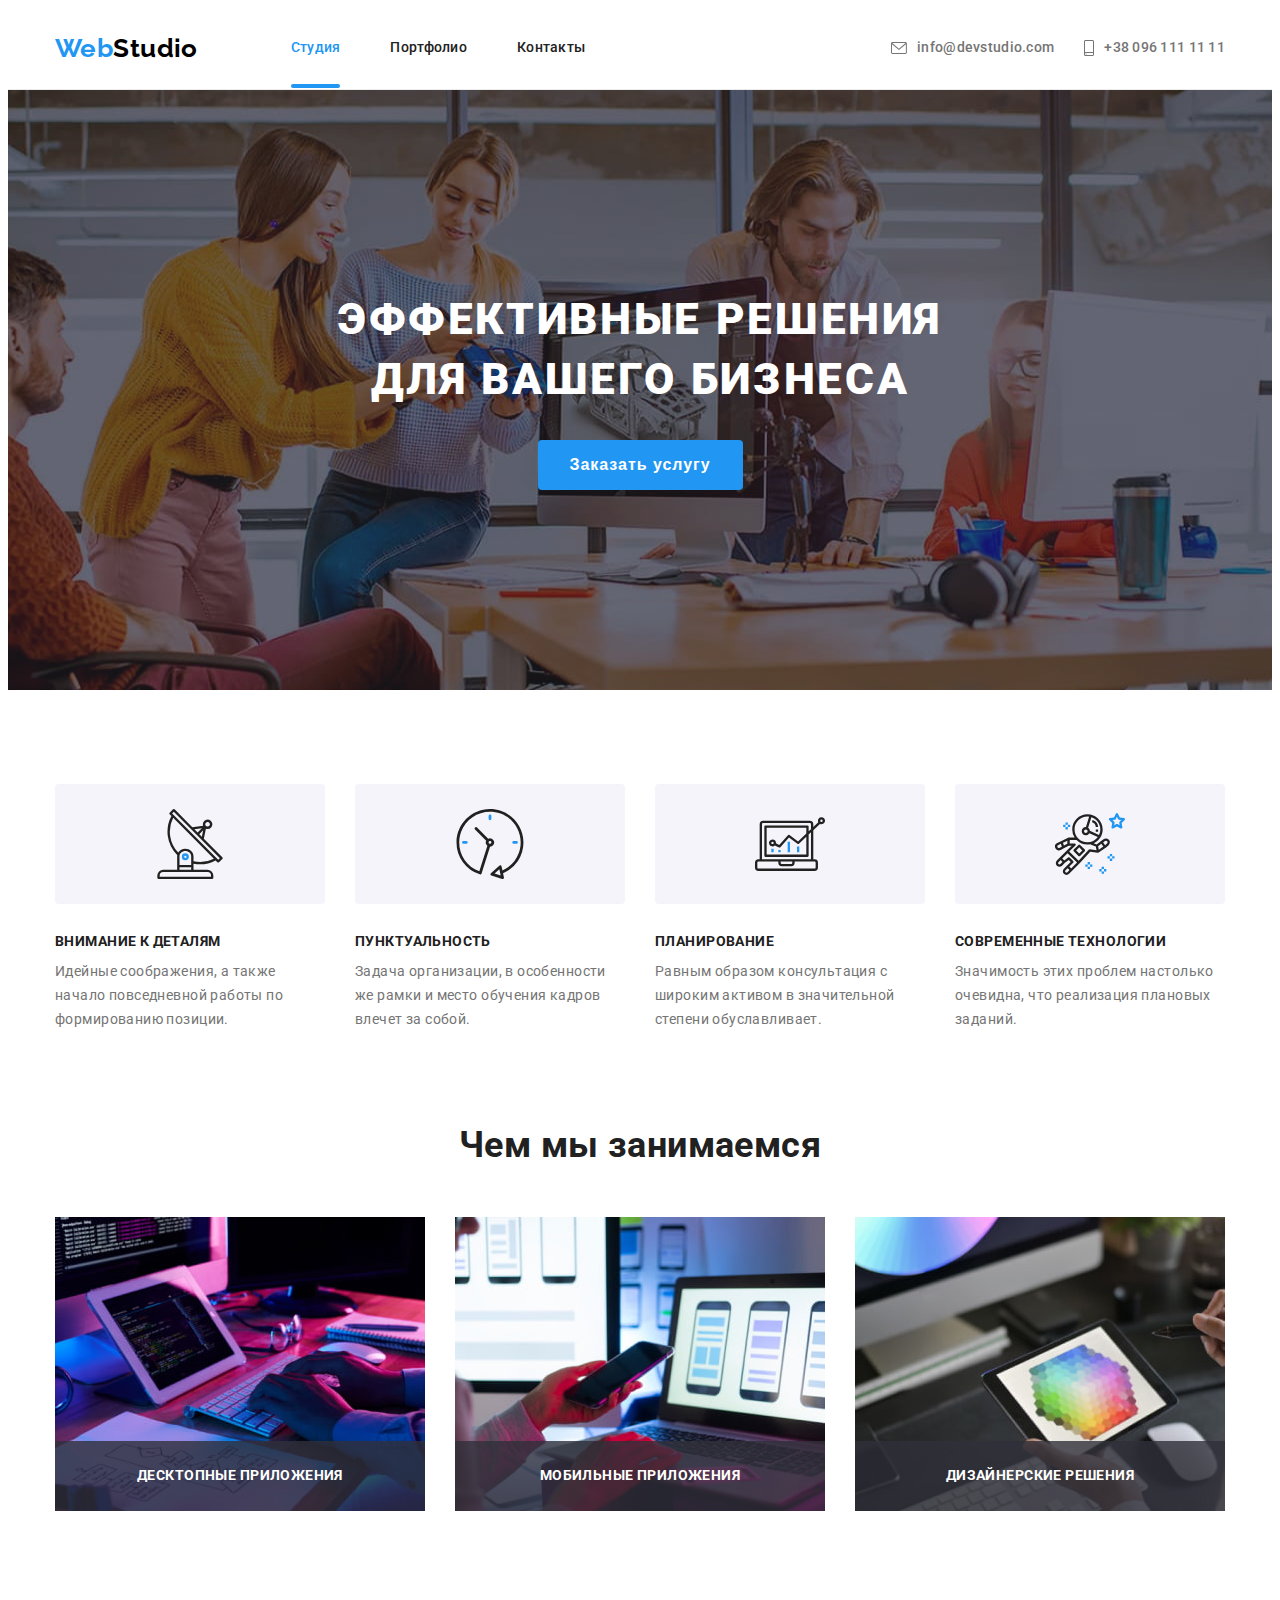
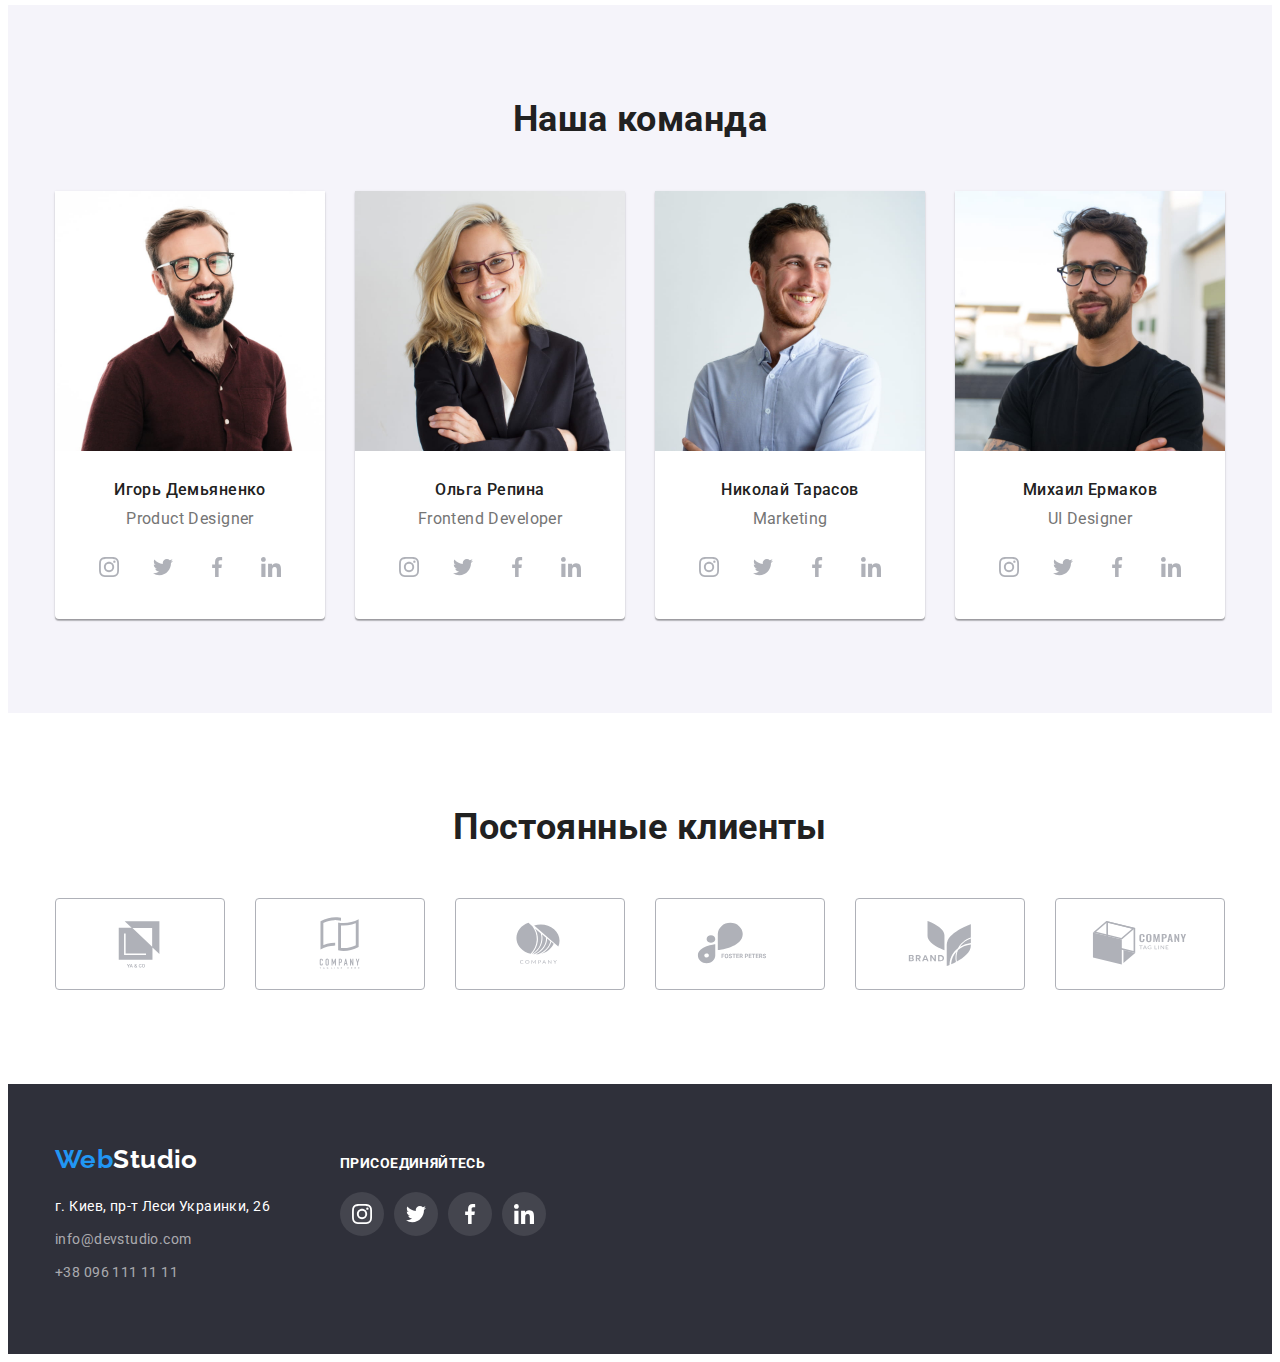
==== index.html @ 0b378244 "Adds files from previous homework" ====
<!DOCTYPE html>
<html lang="ru">
  <head>
    <meta charset="UTF-8" />
    <meta http-equiv="X-UA-Compatible" content="IE=edge" />
    <meta name="viewport" content="width=device-width, initial-scale=1.0" />
    <link rel="preconnect" href="https://fonts.googleapis.com" />
    <link rel="preconnect" href="https://fonts.gstatic.com" crossorigin />
    <link
      href="https://fonts.googleapis.com/css2?family=Raleway:wght@700&family=Roboto:wght@400;500;700;900&display=swap"
      rel="stylesheet"
    />
    <link
      rel="stylesheet"
      href="https://cdnjs.cloudflare.com/ajax/libs/modern-normalize/1.1.0/modern-normalize.min.css"
      integrity="sha512-wpPYUAdjBVSE4KJnH1VR1HeZfpl1ub8YT/NKx4PuQ5NmX2tKuGu6U/JRp5y+Y8XG2tV+wKQpNHVUX03MfMFn9Q=="
      crossorigin="anonymous"
      referrerpolicy="no-referrer"
    />
    <link rel="stylesheet" href="./css/styles.css" />
    <title>Document</title>
  </head>

  <body>
    <header class="header">
      <div class="container">
        <!-- Navigation -->
        <nav class="main-nav">
          <a href="./index.html" lang="en" class="logo">
            Web<span class="logo-header">Studio</span>
          </a>

          <ul class="site-nav">
            <li class="item-nav">
              <a href="./index.html" class="link-nav link current">Студия</a>
            </li>
            <li class="item-nav">
              <a href="./portfolio.html" class="link-nav link">Портфолио</a>
            </li>
            <li class="item-nav"><a href="" class="link-nav link">Контакты</a></li>
          </ul>
        </nav>

        <!-- Contacts -->
        <ul class="contacts">
          <li class="item-contacts">
            <a href="mailto:info@devstudio.com" class="link-contacts link">
              <svg class="icon-envelope">
                <use href="./images/sprite.svg#icon-envelope"></use>
              </svg>
              info@devstudio.com
            </a>
          </li>
          <li class="item-contacts">
            <a href="tel:+380961111111" class="link-contacts link">
              <svg class="icon-smartphone">
                <use href="./images/sprite.svg#icon-smartphone"></use>
              </svg>
              +38 096 111 11 11
            </a>
          </li>
        </ul>
      </div>
    </header>

    <main>
      <!-- Hero -->
      <section class="hero hero-bg">
        <div class="container">
          <h1 class="text-hero">
            Эффективные решения <br />
            для вашего бизнеса
          </h1>
          <button type="button" class="button-hero" data-modal-open>Заказать услугу</button>
          <div class="backdrop is-hidden" data-modal>
            <div class="modal-win">
              <button class="close-btn button" type="button" data-modal-close>
                <svg class="icon-close" width="11px" height="11px">
                  <use href="./images/sprite.svg#icon-close"></use>
                </svg>
              </button>
            </div>
          </div>
        </div>
      </section>

      <!-- Company features -->
      <section class="section feature-section">
        <div class="container">
          <h2 class="visually-hidden">Особенности компании</h2>
          <ul class="feature-list">
            <li class="item-features">
              <div class="icon-features">
                <svg width="70px" height="70px">
                  <use href="./images/sprite.svg#icon-antenna"></use>
                </svg>
              </div>

              <h3 class="subtitle-features">Внимание к деталям</h3>
              <p class="text-features">
                Идейные соображения, а также начало повседневной работы по формированию позиции.
              </p>
            </li>
            <li class="item-features">
              <div class="icon-features">
                <svg width="70px" height="70px">
                  <use href="./images/sprite.svg#icon-clock"></use>
                </svg>
              </div>

              <h3 class="subtitle-features">Пунктуальность</h3>
              <p class="text-features">
                Задача организации, в особенности же рамки и место обучения кадров влечет за собой.
              </p>
            </li>
            <li class="item-features">
              <div class="icon-features">
                <svg width="70px" height="70px">
                  <use href="./images/sprite.svg#icon-diagram"></use>
                </svg>
              </div>

              <h3 class="subtitle-features">Планирование</h3>
              <p class="text-features">
                Равным образом консультация с широким активом в значительной степени обуславливает.
              </p>
            </li>
            <li class="item-features">
              <div class="icon-features">
                <svg width="70px" height="70px">
                  <use href="./images/sprite.svg#icon-astronaut"></use>
                </svg>
              </div>

              <h3 class="subtitle-features">Современные технологии</h3>
              <p class="text-features">
                Значимость этих проблем настолько очевидна, что реализация плановых заданий.
              </p>
            </li>
          </ul>
        </div>
      </section>

      <!-- Company activity -->
      <section class="section">
        <div class="container">
          <h2 class="title-activity">Чем мы занимаемся</h2>
          <ul class="activity-list">
            <li class="activity-item">
              <div class="activity-thumb">
                <img
                  src="./images/coding.jpg"
                  alt="Человек набирает код на клавиатуре"
                  width="370"
                  class="img"
                />
                <div class="desc-activity">
                  <p class="text-activity">Десктопные приложения</p>
                </div>
              </div>
            </li>
            <li class="activity-item">
              <div class="activity-thumb">
                <img
                  src="./images/layout-for-phone.jpg"
                  alt="Человек сравнивает макеты сайта для телефона"
                  width="370"
                  class="img"
                />
                <div class="desc-activity">
                  <p class="text-activity">Мобильные приложения</p>
                </div>
              </div>
            </li>
            <li class="activity-item">
              <div class="activity-thumb">
                <img
                  src="./images/color-selection.jpg"
                  alt="Человек выбирает цветовую палитру на планшете"
                  width="370"
                  class="img"
                />
                <div class="desc-activity">
                  <p class="text-activity">Дизайнерские решения</p>
                </div>
              </div>
            </li>
          </ul>
        </div>
      </section>

      <!-- Team -->
      <section class="team section">
        <div class="container">
          <h2 class="title-team">Наша команда</h2>
          <ul class="team-list">
            <li class="team-item">
              <img
                src="./images/igor-demianenko.jpg"
                alt="Улыбающийся темноволосый мужчина с бородой и в очках"
                width="270"
                class="img"
              />
              <div class="desc-team">
                <h3 class="subtitle-team">Игорь Демьяненко</h3>
                <p class="occupation">Product Designer</p>
                <ul class="icon-list">
                  <li class="desc-item">
                    <a class="button-link button icon" href="">
                      <svg class="icon-social" width="20px" height="20px">
                        <use href="./images/sprite.svg#icon-instagram"></use>
                      </svg>
                    </a>
                  </li>
                  <li class="desc-item">
                    <a class="button-link button icon" href="">
                      <svg class="icon-social" width="20px" height="20px">
                        <use href="./images/sprite.svg#icon-twitter"></use>
                      </svg>
                    </a>
                  </li>
                  <li class="desc-item">
                    <a class="button-link button icon" href="">
                      <svg class="icon-social" width="20px" height="20px">
                        <use href="./images/sprite.svg#icon-facebook"></use>
                      </svg>
                    </a>
                  </li>
                  <li class="desc-item">
                    <a class="button-link button icon" href="">
                      <svg class="icon-social" width="20px" height="20px">
                        <use href="./images/sprite.svg#icon-linkedin"></use>
                      </svg>
                    </a>
                  </li>
                </ul>
              </div>
            </li>
            <li class="team-item">
              <img
                src="./images/olga-repina.jpg"
                alt="Улыбающаяся светловолосая женщина в очках"
                width="270"
                class="img"
              />
              <div class="desc-team">
                <h3 class="subtitle-team">Ольга Репина</h3>
                <p class="occupation">Frontend Developer</p>
                <ul class="icon-list">
                  <li class="desc-item">
                    <a class="button-link button icon" href="">
                      <svg class="icon-social" width="20px" height="20px">
                        <use href="./images/sprite.svg#icon-instagram"></use>
                      </svg>
                    </a>
                  </li>
                  <li class="desc-item">
                    <a class="button-link button icon" href="">
                      <svg class="icon-social" width="20px" height="20px">
                        <use href="./images/sprite.svg#icon-twitter"></use>
                      </svg>
                    </a>
                  </li>
                  <li class="desc-item">
                    <a class="button-link button icon" href="">
                      <svg class="icon-social" width="20px" height="20px">
                        <use href="./images/sprite.svg#icon-facebook"></use>
                      </svg>
                    </a>
                  </li>
                  <li class="desc-item">
                    <a class="button-link button icon" href="">
                      <svg class="icon-social" width="20px" height="20px">
                        <use href="./images/sprite.svg#icon-linkedin"></use>
                      </svg>
                    </a>
                  </li>
                </ul>
              </div>
            </li>
            <li class="team-item">
              <img
                src="./images/nikolay-tarasov.jpg"
                alt="Улыбающийся русый мужчина с бородой и в рубашке"
                width="270"
                class="img"
              />
              <div class="desc-team">
                <h3 class="subtitle-team">Николай Тарасов</h3>
                <p class="occupation">Marketing</p>
                <ul class="icon-list">
                  <li class="desc-item">
                    <a class="button-link button icon" href="">
                      <svg class="icon-social" width="20px" height="20px">
                        <use href="./images/sprite.svg#icon-instagram"></use>
                      </svg>
                    </a>
                  </li>
                  <li class="desc-item">
                    <a class="button-link button icon" href="">
                      <svg class="icon-social" width="20px" height="20px">
                        <use href="./images/sprite.svg#icon-twitter"></use>
                      </svg>
                    </a>
                  </li>
                  <li class="desc-item">
                    <a class="button-link button icon" href="">
                      <svg class="icon-social" width="20px" height="20px">
                        <use href="./images/sprite.svg#icon-facebook"></use>
                      </svg>
                    </a>
                  </li>
                  <li class="desc-item">
                    <a class="button-link button icon" href="">
                      <svg class="icon-social" width="20px" height="20px">
                        <use href="./images/sprite.svg#icon-linkedin"></use>
                      </svg>
                    </a>
                  </li>
                </ul>
              </div>
            </li>
            <li class="team-item">
              <img
                src="./images/mikhail-ermakov.jpg"
                alt="Улыбающийся темноволосый мужчина с бородой и в очках"
                width="270"
                class="img"
              />
              <div class="desc-team">
                <h3 class="subtitle-team">Михаил Ермаков</h3>
                <p class="occupation">UI Designer</p>
                <ul class="icon-list">
                  <li class="desc-item">
                    <a class="button-link button icon" href="">
                      <svg class="icon-social" width="20px" height="20px">
                        <use href="./images/sprite.svg#icon-instagram"></use>
                      </svg>
                    </a>
                  </li>
                  <li class="desc-item">
                    <a class="button-link button icon" href="">
                      <svg class="icon-social" width="20px" height="20px">
                        <use href="./images/sprite.svg#icon-twitter"></use>
                      </svg>
                    </a>
                  </li>
                  <li class="desc-item">
                    <a class="button-link button icon" href="">
                      <svg class="icon-social" width="20px" height="20px">
                        <use href="./images/sprite.svg#icon-facebook"></use>
                      </svg>
                    </a>
                  </li>
                  <li class="desc-item">
                    <a class="button-link button icon" href="">
                      <svg class="icon-social" width="20px" height="20px">
                        <use href="./images/sprite.svg#icon-linkedin"></use>
                      </svg>
                    </a>
                  </li>
                </ul>
              </div>
            </li>
          </ul>
        </div>
      </section>

      <section class="clients section">
        <div class="container">
          <h2 class="clients-header">Постоянные клиенты</h2>
          <ul class="clients-list">
            <li class="clients-item">
              <a class="clients-link icon" href="">
                <svg class="icon-clients" width="106px" height="60px">
                  <use href="./images/sprite.svg#icon-client-1"></use>
                </svg>
              </a>
            </li>
            <li class="clients-item">
              <a class="clients-link" href="">
                <svg class="icon-clients" width="106px" height="60px">
                  <use href="./images/sprite.svg#icon-client-2"></use>
                </svg>
              </a>
            </li>
            <li class="clients-item">
              <a class="clients-link" href="">
                <svg class="icon-clients" width="106px" height="60px">
                  <use href="./images/sprite.svg#icon-client-3"></use>
                </svg>
              </a>
            </li>

            <li class="clients-item">
              <a class="clients-link" href="">
                <svg class="icon-clients" width="106px" height="60px">
                  <use href="./images/sprite.svg#icon-client-4"></use>
                </svg>
              </a>
            </li>
            <li class="clients-item icon">
              <a class="clients-link" href="">
                <svg class="icon-clients" width="106px" height="60px">
                  <use href="./images/sprite.svg#icon-client-5"></use>
                </svg>
              </a>
            </li>
            <li class="clients-item">
              <a class="clients-link" href="">
                <svg class="icon-clients" width="106px" height="60px">
                  <use href="./images/sprite.svg#icon-client-6"></use>
                </svg>
              </a>
            </li>
          </ul>
        </div>
      </section>
    </main>

    <!-- Footer -->
    <footer class="footer">
      <div class="container container-footer">
        <section class="address-section">
          <h2 class="visually-hidden">Контактные данные</h2>
          <a href="./index.html" lang="en" class="logo">
            Web<span class="logo-footer">Studio</span>
          </a>
          <address class="footer-address">
            <p class="text-footer">г. Киев, пр-т Леси Украинки, 26</p>
            <a href="mailto:info@devstudio.com" class="link-footer link"> info@devstudio.com </a>
            <a href="tel:+380961111111" class="link-footer link"> +38 096 111 11 11 </a>
          </address>
        </section>
        <section class="join-section">
          <h2 class="visually-hidden">Социальные сети</h2>
          <b class="join-caption">ПРИСОЕДИНЯЙТЕСЬ</b>
          <ul class="icon-list">
            <li class="desc-item">
              <a class="button-link button icon" href="">
                <svg class="icon-social" width="20px" height="20px">
                  <use href="./images/sprite.svg#icon-instagram"></use>
                </svg>
              </a>
            </li>
            <li class="desc-item">
              <a class="button-link button icon" href="">
                <svg class="icon-social" width="20px" height="20px">
                  <use href="./images/sprite.svg#icon-twitter"></use>
                </svg>
              </a>
            </li>
            <li class="desc-item">
              <a class="button-link button icon" href="">
                <svg class="icon-social" width="20px" height="20px">
                  <use href="./images/sprite.svg#icon-facebook"></use>
                </svg>
              </a>
            </li>
            <li class="desc-item">
              <a class="button-link button icon" href="">
                <svg class="icon-social" width="20px" height="20px">
                  <use href="./images/sprite.svg#icon-linkedin"></use>
                </svg>
              </a>
            </li>
          </ul>
        </section>
      </div>
    </footer>
    <script src="./js/modal.js"></script>
  </body>
</html>
---- css/styles.css ----
html {
  box-sizing: border-box;
}

*,
*::after,
*::before {
  box-sizing: inherit;
}

/* Utilities */
h1,
h2,
h3,
h4,
h5,
h6 {
  margin-top: 0;
}

p {
  margin: 0;
}

a {
  text-decoration: none;
}

img {
  display: block;
  max-width: 100%;
  height: auto;
}

.section {
  padding-top: 94px;
  padding-bottom: 94px;
}

.visually-hidden {
  position: absolute;
  width: 1px;
  height: 1px;
  margin: -1px;
  border: 0;
  padding: 0;

  white-space: nowrap;
  clip-path: inset(100%);
  clip: rect(0 0 0 0);
  overflow: hidden;
}

.container {
  width: 1200px;
  padding: 0 15px;
  margin-right: auto;
  margin-left: auto;
}

/* Variables */
:root {
  /* Colors */
  --primary-text-color: #212121;
  --secondary-text-color: #757575;

  --accent-color: #2196f3;
  --white-text-color: #ffffff;

  --logo-text-color: #000000;
  --hero-text-color: #ffffff;
  --footer-text-color: #ffffff99;

  --primary-background-color: #ffffff;
  --secondary-background-color: #f5f4fa;
  --accent-background-color: #2f303a;

  --icon-primary-color: #afb1b8;
  --icon-secondary-color: #ffffff;
  --icon-footer-color: rgba(255, 255, 255, 0.1);

  --transparent: 0;

  --activity-overlay-color: rgba(47, 48, 58, 0.8);
  --portfolio-overlay-color: rgba(33, 150, 243, 0.9);

  --backdrop-color: rgba(0, 0, 0, 0.2);

  /* Others */
  --timing-function: cubic-bezier(0.4, 0, 0.2, 1);
}

/* ----------------------------------------------------- */
/* Body */
body {
  background-color: var(--primary-background-color);
  color: var(--primary-text-color);
  font-family: 'Roboto', sans-serif;
  font-style: normal;
  font-weight: 400;
  font-size: 14px;
  line-height: 1.14;
  letter-spacing: 0.03em;
}

.link {
  transition: color 250ms var(--timing-function);
  text-decoration: none;
}

.icon {
  transition: background-color 250ms var(--timing-function), fill 250ms var(--timing-function);
}

button {
  cursor: pointer;
  border-color: transparent;
  transition: background-color 250ms var(--timing-function), color 250ms var(--timing-function);
}

/* ----------------------------------------------------- */
/* Logo */
.logo {
  padding: 25px 0;

  color: var(--accent-color);
  font-family: 'Raleway', sans-serif;
  font-weight: 700;
  font-size: 26px;
  line-height: 1.19;
  text-decoration: none;
}

.logo-header {
  color: var(--logo-text-color);
}

.logo-footer {
  color: var(--white-text-color);
}

/* Navigation */

.header {
  border-bottom: 1px solid #ececec;
}

.header .container {
  display: flex;
  align-items: center;
}

.main-nav {
  display: flex;
  align-items: center;
}

.site-nav {
  display: flex;
  padding-left: 93px;
  margin-top: 0;
  margin-bottom: 0;
}

.site-nav,
.contacts {
  list-style: none;
  font-weight: 500;
  letter-spacing: 0.02em;
}

.contacts {
  display: flex;
  margin: 0;
  margin-left: auto;
}

.link-portfolio {
  color: var(--primary-text-color);
}

.item-nav {
  position: relative;
}
.item-nav:not(:first-child) {
  margin-left: 50px;
}

.item-nav .current {
  color: var(--accent-color);
}

.item-nav .current::after {
  position: absolute;
  display: block;
  left: 0;
  bottom: 0;
  content: '';
  width: 100%;
  background-color: var(--accent-color);
  height: 4px;
  border-radius: 2px;
}

.link-nav {
  display: block;
  padding-top: 32px;
  padding-bottom: 32px;

  color: var(--primary-text-color);
}

.icon-envelope,
.icon-smartphone {
  margin-right: 10px;
  fill: currentColor;
}

.icon-envelope {
  width: 16px;
  height: 12px;
}

.icon-smartphone {
  width: 10px;
  height: 16px;
}

.icon-envelope:hover,
.icon-smartphone:hover,
.icon-envelope:focus,
.icon-smartphone:focus {
  fill: var(--accent-color);
}

.item-contacts:not(:first-child) {
  margin-left: 30px;
}

.link-contacts {
  display: flex;
  align-items: center;
  justify-content: center;

  color: var(--secondary-text-color);
}

.link-nav:hover,
.link-nav:focus,
.link-contacts:hover,
.link-contacts:focus,
.link-footer:hover,
.link-footer:focus {
  color: var(--accent-color);
}

/* ----------------------------------------------------- */
/* Main. Hero */
.hero {
  text-align: center;
  width: 100%;
  padding: 200px 0;
  margin-right: auto;
  margin-left: auto;
  background-color: var(--accent-background-color);
  background-size: cover;
  background-position: center;
  background-repeat: no-repeat;
  background-image: linear-gradient(rgba(47, 48, 58, 0.4), rgba(47, 48, 58, 0.4)),
    url(../images/bg-image.jpg);
}

.text-hero {
  margin-bottom: 30px;
  text-align: center;

  color: var(--hero-text-color);
  font-size: 44px;
  font-weight: 900;
  line-height: 1.36;
  letter-spacing: 0.06em;
  text-transform: uppercase;
}

.button-hero {
  display: inline-block;
  min-width: 200px;
  padding: 10px 32px;
  border-radius: 4px;
  border: none;
  text-align: center;

  background-color: var(--accent-color);
  color: var(--white-text-color);

  font-weight: 700;
  font-size: 16px;
  line-height: 1.88;
  letter-spacing: 0.06em;
}

.backdrop {
  position: fixed;
  top: 0;
  left: 0;
  width: 100%;
  height: 100%;
  background-color: var(--backdrop-color);
  z-index: 1;

  opacity: 1;
  transition: opacity 250ms var(--timing-function);
}

.backdrop.is-hidden {
  opacity: 0;
  pointer-events: none;
}

.backdrop.is-hidden .modal-win {
  transform: translate(-50%, -50%) scale(0.9);
}

.modal-win {
  position: absolute;
  min-width: 528px;
  min-height: 581px;
  left: 50%;
  top: 50%;

  background-color: var(--primary-background-color);
  box-shadow: 0px 1px 3px rgba(0, 0, 0, 0.12), 0px 1px 1px rgba(0, 0, 0, 0.14),
    0px 2px 1px rgba(0, 0, 0, 0.2);
  border-radius: 4px;

  transform: translate(-50%, -50%) scale(1);
  transition: transform 250ms var(--timing-function);
}

.close-btn {
  position: absolute;
  width: 30px;
  height: 30px;
  right: 8px;
  top: 8px;

  display: flex;
  justify-content: center;
  align-items: center;

  background-color: var(--primary-background-color);
  border: 1px solid rgba(0, 0, 0, 0.1);
  border-radius: 50%;
}

.icon-close {
  fill: currentColor;
}

/* ----------------------------------------------------- */
/* Main. Section 1. Company features */
.feature-list,
.activity-list,
.team-list,
.sorting-list,
.portfolio-list,
.icon-list,
.clients-list {
  list-style: none;
}

.feature-section {
  padding-bottom: 0;
}

.feature-list {
  display: flex;
  flex-wrap: wrap;
  padding-left: 0;
  margin: 0;
}

.item-features {
  width: calc((100% - 90px) / 4);
  margin-right: 30px;
}

.item-features:nth-child(4n) {
  margin-right: 0;
}

.icon-features {
  display: flex;
  align-items: center;
  justify-content: center;
  width: 270px;
  height: 120px;
  background-color: var(--secondary-background-color);
  border-radius: 4px;
  margin-bottom: 30px;
}

.subtitle-features {
  font-weight: 700;
  font-size: 14px;
  text-transform: uppercase;
  margin-bottom: 10px;
}

.text-features {
  color: var(--secondary-text-color);
  line-height: 1.71;
}

/* ----------------------------------------------------- */
/* Main. Section 2. Company activity */
.title-activity,
.title-team {
  font-weight: 700;
  font-size: 36px;
  line-height: 1.16;
  text-align: center;
}

.title-activity,
.title-team {
  margin-bottom: 50px;
}

.activity-list {
  display: flex;
  flex-wrap: wrap;
  padding-left: 0;
  margin: 0;
}

.activity-item {
  width: calc((100% - 60px) / 3);
  margin-left: 30px;
}

.activity-thumb {
  position: relative;
}

.desc-activity {
  position: absolute;
  left: 0;
  bottom: 0;
  width: 100%;
  height: 70px;
  background-color: var(--activity-overlay-color);
}

.text-activity {
  padding-top: 27px;
  padding-bottom: 27px;

  font-weight: 700;
  text-align: center;
  text-transform: uppercase;
  color: var(--white-text-color);
}

.activity-item:first-child {
  margin-left: 0;
}

/* ----------------------------------------------------- */
/* Main. Section 3. Team */
.team {
  background-color: var(--secondary-background-color);
}

.team-list {
  display: flex;
  flex-wrap: wrap;
  padding-left: 0;
  margin: 0;
}

.team-item {
  width: calc((100% - 90px) / 4);
  margin-left: 30px;
  text-align: center;
  background-color: var(--primary-background-color);
  box-shadow: 0px 1px 3px rgba(0, 0, 0, 0.12), 0px 1px 1px rgba(0, 0, 0, 0.14),
    0px 2px 1px rgba(0, 0, 0, 0.2);
  border-radius: 0px 0px 4px 4px;
}

.team-item:first-child {
  margin-left: 0;
}

.subtitle-team {
  margin-bottom: 10px;
}

.desc-team {
  padding-top: 30px;
  padding-bottom: 30px;
}

.icon-list {
  display: flex;
  justify-content: center;
  align-items: center;
  padding: 0;
  margin: 0;
}

.team .icon-list {
  margin-left: 32px;
  margin-right: 32px;
}

.desc-item:not(:first-child) {
  margin-left: 10px;
}

.button-link {
  display: flex;
  justify-content: center;
  align-items: center;
  width: 44px;
  height: 44px;
  border: none;
  border-radius: 50%;
  background-color: var(--transparent);
}

.button-link:hover,
.button-link:focus {
  background-color: var(--accent-color);
}

.button-link:hover .icon-social,
.button-link:focus .icon-social {
  fill: var(--icon-secondary-color);
}

.icon-social {
  fill: var(--icon-primary-color);
}

.icon-social:hover,
.icon-social:focus {
  fill: var(--icon-secondary-color);
}

.subtitle-team,
.occupation {
  font-weight: 500;
  font-size: 16px;
  line-height: 1.18;
  text-align: center;
}

.occupation {
  font-weight: 400;
  color: var(--secondary-text-color);
  margin-bottom: 16px;
}

/* ----------------------------------------------------- */
/* Main. Section 3. Clients*/

.clients-header {
  font-weight: 700;
  font-size: 36px;
  line-height: 1.16;
  text-align: center;
  color: var(--primary-text-color);
  margin-bottom: 50px;
}

.clients-list {
  display: flex;
  align-items: center;
  justify-content: center;
  padding: 0;
  margin: 0;
}

.clients-item:not(:first-child) {
  margin-left: 30px;
}

.clients-link {
  display: flex;
  align-items: center;
  justify-content: center;

  width: 170px;
  height: 92px;
  border: 1px solid var(--icon-primary-color);
  border-radius: 4px;

  transition: border-color 250ms var(--timing-function);
}

.icon-clients {
  fill: var(--icon-primary-color);
  transition: fill 250ms var(--timing-function);
}

.clients-link:hover,
.clients-link:focus {
  border-color: var(--accent-color);
}

.clients-link:hover .icon-clients,
.clients-link:focus .icon-clients {
  fill: var(--accent-color);
}

.icon-clients:hover,
.icon-clients:focus {
  fill: var(--accent-color);
}

/* ----------------------------------------------------- */
/* Portfolio. Section 1. Sorting */

.sorting-list {
  display: flex;
  flex-wrap: wrap;
  padding-left: 0;
  margin: 0;
  margin-bottom: 50px;
  justify-content: center;
  align-items: center;
}
.sorting-item {
  margin-left: 8px;
}

.sorting-item:first-child {
  margin-left: 0;
}

.sorting-button {
  display: block;
  border-radius: 4px;
  padding: 6px 22px;

  background-color: var(--secondary-background-color);
  color: var(--primary-text-color);
  font-weight: 500;
  font-size: 16px;
  line-height: 1.62;
  text-align: center;
}

.sorting-button:hover,
.sorting-button:focus {
  background-color: var(--accent-color);
  color: var(--white-text-color);
}

/* ----------------------------------------------------- */
/* Portfolio. Section 2. Work examples */

.portfolio-list {
  display: flex;
  flex-wrap: wrap;
  padding-left: 0;
  margin: 0;
}

.portfolio-item {
  width: calc((100% - 60px) / 3);
  margin-left: 30px;
  border: 1px solid #eeeeee;
  margin-bottom: 30px;
}

.portfolio-item:nth-last-child(3n) {
  margin-left: 0;
}

.portfolio-item:nth-last-child(-n + 3) {
  margin-bottom: 0;
}

.portfolio-item:hover,
.portfolio-item:focus {
  box-shadow: 0px 1px 1px rgba(0, 0, 0, 0.12), 0px 4px 4px rgba(0, 0, 0, 0.06),
    1px 4px 6px rgba(0, 0, 0, 0.16);
}

.title-portfolio {
  font-weight: 700;
  font-size: 18px;
  line-height: 2;
  letter-spacing: 0.06em;
  margin-bottom: 4px;
}

.work-type {
  color: var(--secondary-text-color);
  font-size: 16px;
  line-height: 1.88;
  margin-bottom: 0;
}

.portfolio-text {
  padding: 20px 24px;
}

.portfolio-thumb {
  position: relative;
  bottom: 0;
  left: 0;

  overflow: hidden;
}

.portfolio-overlay {
  position: absolute;
  bottom: -100%;
  left: 0;
  width: 100%;
  height: 100%;
  background-color: var(--portfolio-overlay-color);

  transition-property: transform;
  transition-timing-function: var(--timing-function);
  transition-duration: 250ms;
}

.overlay-text {
  position: absolute;
  top: 50%;
  left: 50%;
  width: 100%;
  height: 100%;

  transform: translate(-50%, -50%);

  padding: 63px 24px;
  font-size: 18px;
  line-height: 1.56;
  color: var(--white-text-color);
}

.portfolio-overlay:hover,
.portfolio-overlay:focus {
  transform: translateY(-100%);
}

.link-portfolio:hover .portfolio-overlay,
.link-portfolio:focus .portfolio-overlay {
  transform: translateY(-100%);
}

/* ----------------------------------------------------- */
/* Footer */
.container-footer {
  display: flex;
}

.footer {
  background-color: var(--accent-background-color);
  padding-top: 60px;
  padding-bottom: 60px;
}

.footer > .logo {
  display: block;
  margin-top: 0;
}

.address-section {
  padding-right: 70px;
}

.footer-address {
  margin-top: 20px;

  font-style: normal;
  line-height: 1.71;
}

.join-section {
  color: var(--white-text-color);
}

.join-caption {
  display: inline-block;
  font-weight: 700;
  font-size: 14px;
  text-transform: uppercase;

  margin-bottom: 20px;
  padding-top: 12px;
}

.footer .button-link {
  background-color: var(--icon-footer-color);
}

.footer .icon-social {
  fill: var(--icon-secondary-color);
}

.footer .button-link:hover,
.footer .button-link:focus {
  background-color: var(--accent-color);
}

.link-footer {
  display: block;
  margin-bottom: 9px;
  color: var(--footer-text-color);
}

.text-footer {
  display: block;
  margin-bottom: 9px;
  color: var(--white-text-color);
}
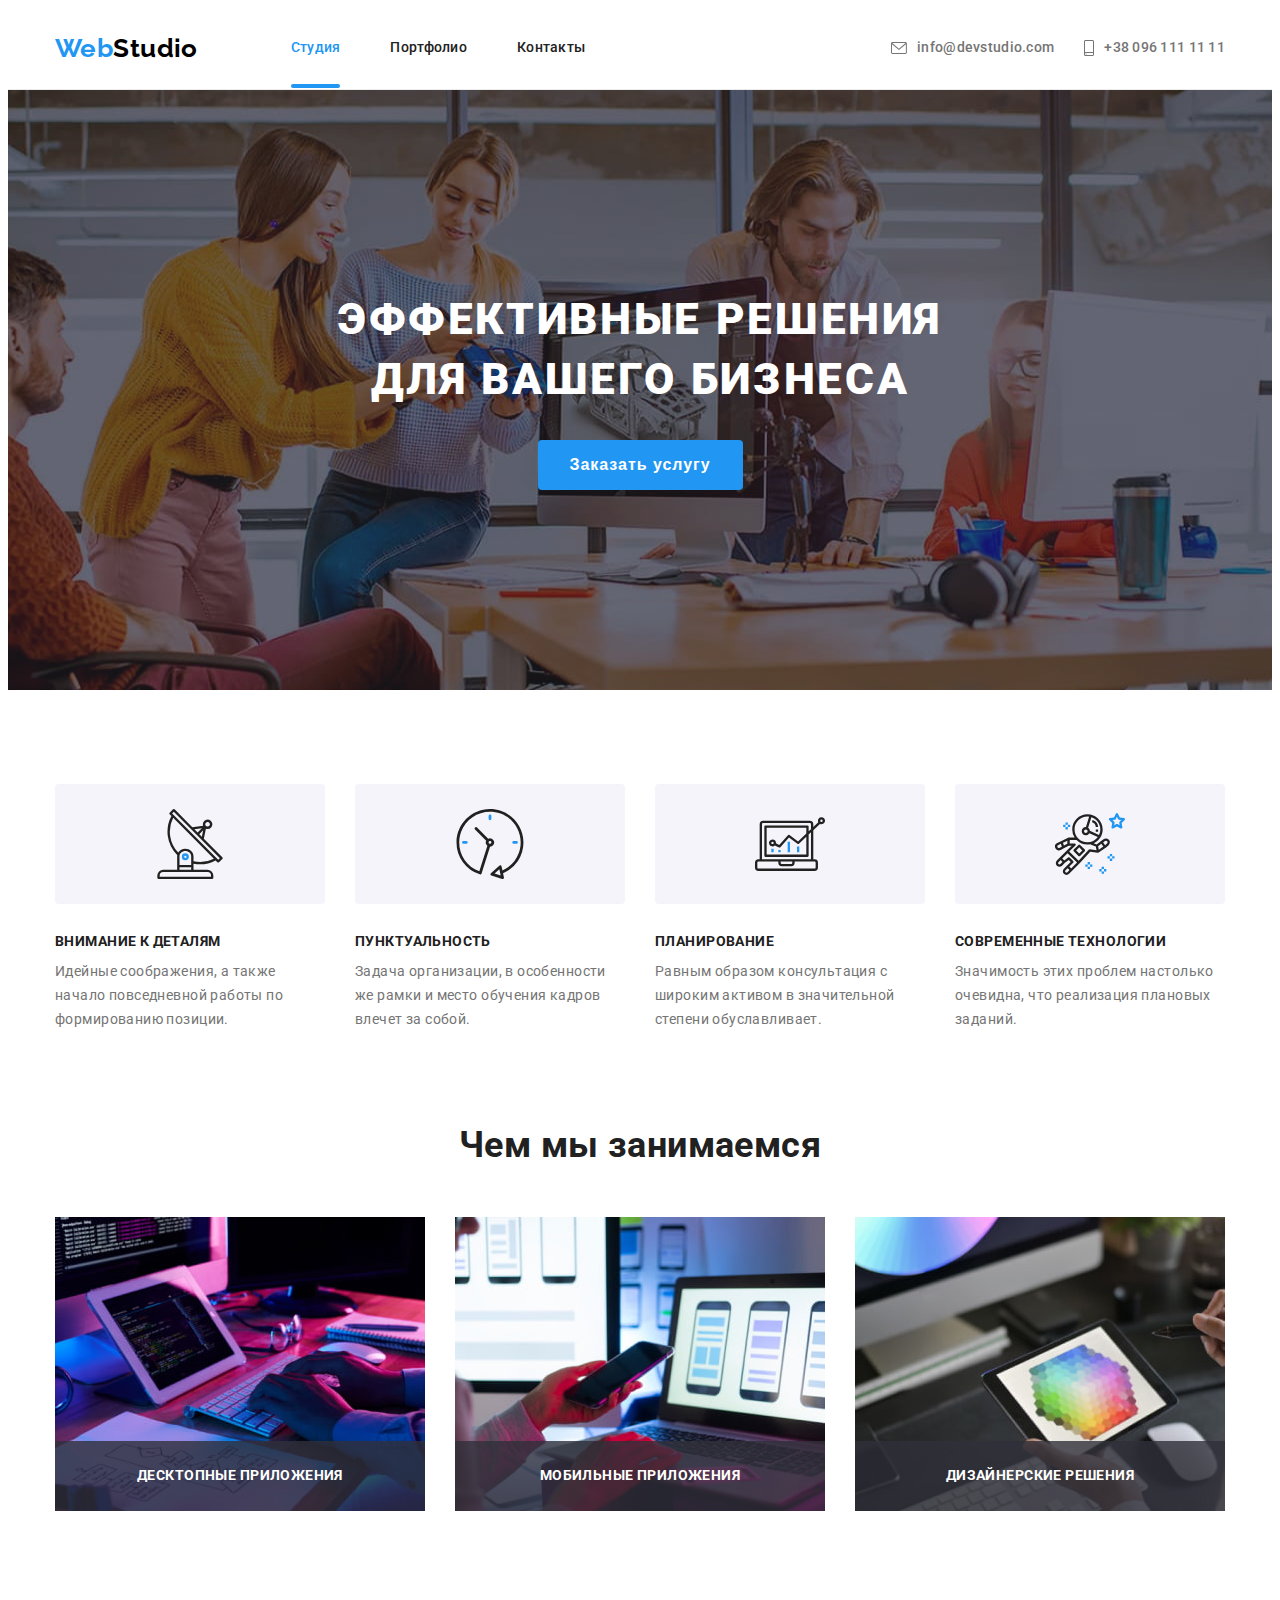
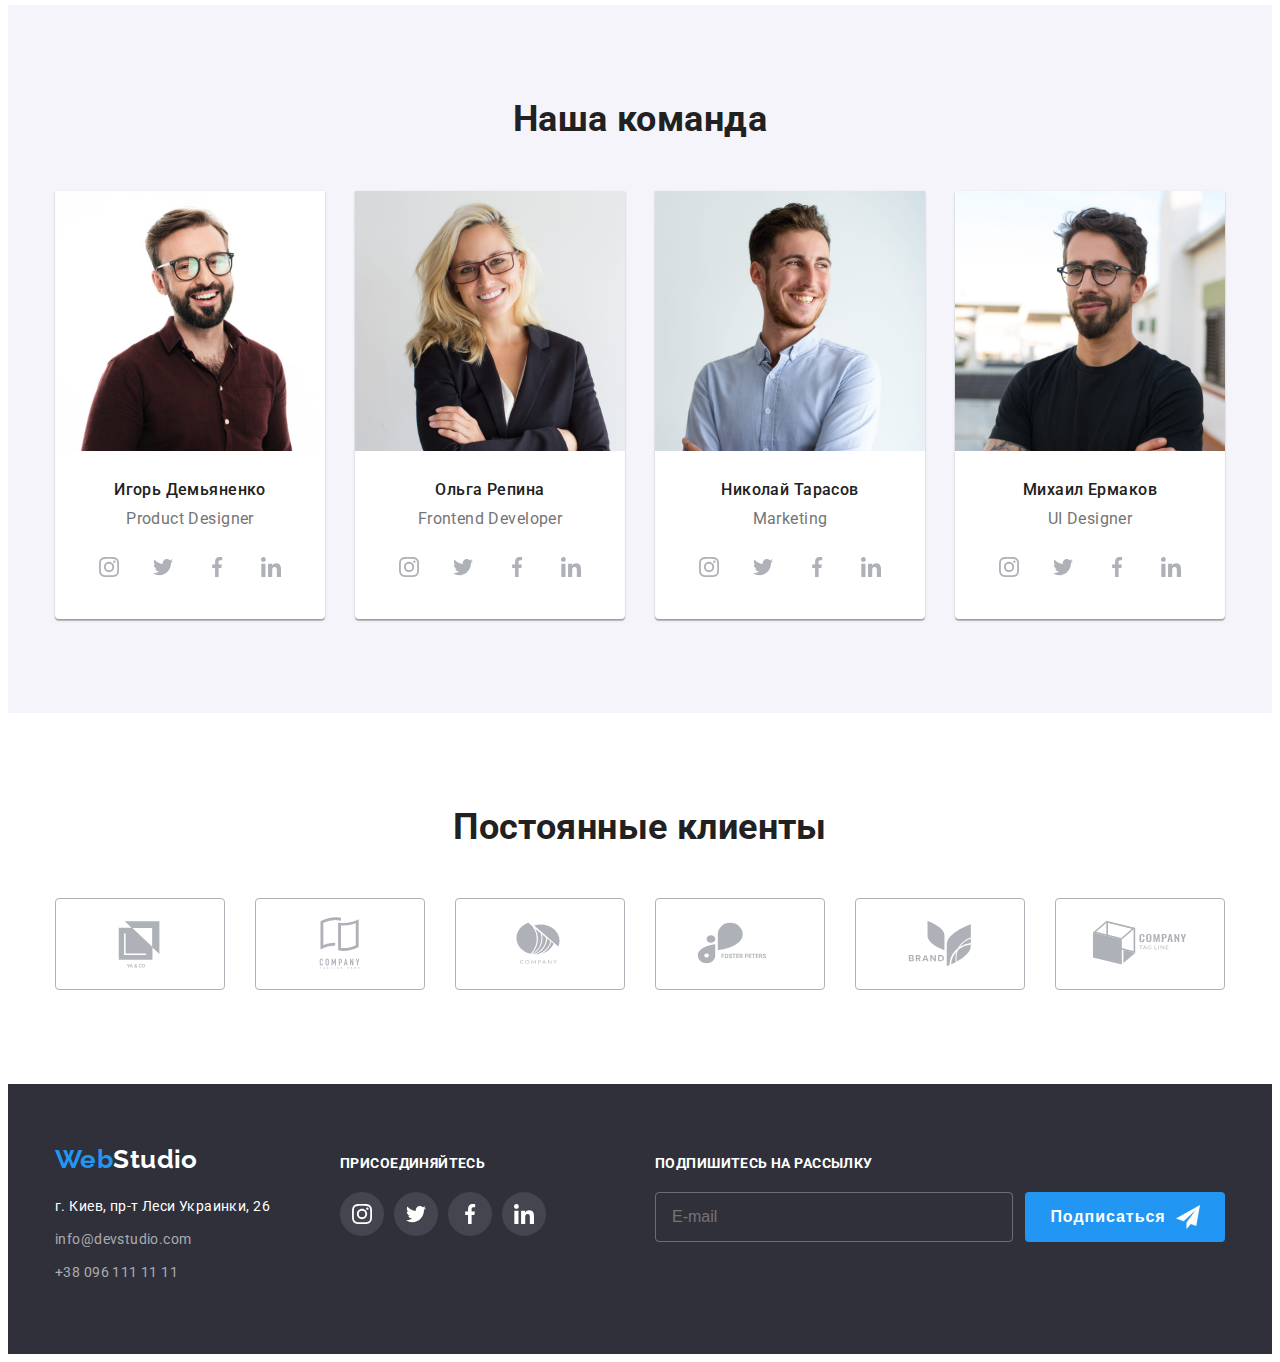
==== commit 9bb051c2: "Adds subscribe section in footer" ====
--- a/index.html
+++ b/index.html
@@ -432,6 +432,7 @@
             <a href="tel:+380961111111" class="link-footer link"> +38 096 111 11 11 </a>
           </address>
         </section>
+
         <section class="join-section">
           <h2 class="visually-hidden">Социальные сети</h2>
           <b class="join-caption">ПРИСОЕДИНЯЙТЕСЬ</b>
@@ -466,6 +467,21 @@
             </li>
           </ul>
         </section>
+
+        <section class="subscribe-section">
+          <h2 class="visually-hidden">Подписка на рассылку</h2>
+          <b class="subscribe-caption">Подпишитесь на рассылку</b>
+
+          <form class="subscribe-form">
+            <input type="email" name="email" id="email" placeholder="E-mail" class="email-field" />
+            <button class="subcribe-btn button">
+              Подписаться
+              <svg class="icon-send" width="24px" height="24px">
+                <use href="./images/sprite.svg#icon-send"></use>
+              </svg>
+            </button>
+          </form>
+        </section>
       </div>
     </footer>
     <script src="./js/modal.js"></script>
--- a/css/styles.css
+++ b/css/styles.css
@@ -85,6 +85,9 @@
   --portfolio-overlay-color: rgba(33, 150, 243, 0.9);
 
   --backdrop-color: rgba(0, 0, 0, 0.2);
+
+  --placeholder-text-holder: rgba(255, 255, 255, 0.6);
+  --main-shadow-color: rgba(0, 0, 0, 0.15);
 
   /* Others */
   --timing-function: cubic-bezier(0.4, 0, 0.2, 1);
@@ -783,11 +786,13 @@
   line-height: 1.71;
 }
 
-.join-section {
+.join-section,
+.subscribe-section {
   color: var(--white-text-color);
 }
 
-.join-caption {
+.join-caption,
+.subscribe-caption {
   display: inline-block;
   font-weight: 700;
   font-size: 14px;
@@ -821,3 +826,57 @@
   margin-bottom: 9px;
   color: var(--white-text-color);
 }
+
+.subscribe-section {
+  margin-left: auto;
+}
+
+.subscribe-form {
+  display: flex;
+  align-items: flex-start;
+  justify-content: center;
+}
+
+.email-field {
+  width: 358px;
+  height: 50px;
+  background-color: var(--transparent);
+  padding: 15px 0 15px 16px;
+  border: 1px solid rgba(255, 255, 255, 0.3);
+  filter: drop-shadow(0px 4px 4px var(--shadow-color));
+  border-radius: 4px;
+
+  font-size: 16px;
+  line-height: 1.25;
+  color: var(--placeholder-text-color);
+
+  transition: border-color 250ms var(--timing-function);
+}
+
+.email-field:hover,
+.email-field:focus {
+  border-color: var(--accent-color);
+}
+
+.subcribe-btn {
+  display: flex;
+  align-items: center;
+  justify-content: center;
+  width: 200px;
+  height: 50px;
+  margin-left: 12px;
+  box-shadow: 0px 4px 4px var(--shadow-color);
+  border-radius: 4px;
+
+  background-color: var(--accent-color);
+  color: var(--white-text-color);
+
+  font-weight: 700;
+  font-size: 16px;
+  line-height: 1.88;
+  letter-spacing: 0.06em;
+}
+
+.icon-send {
+  margin-left: 10px;
+}
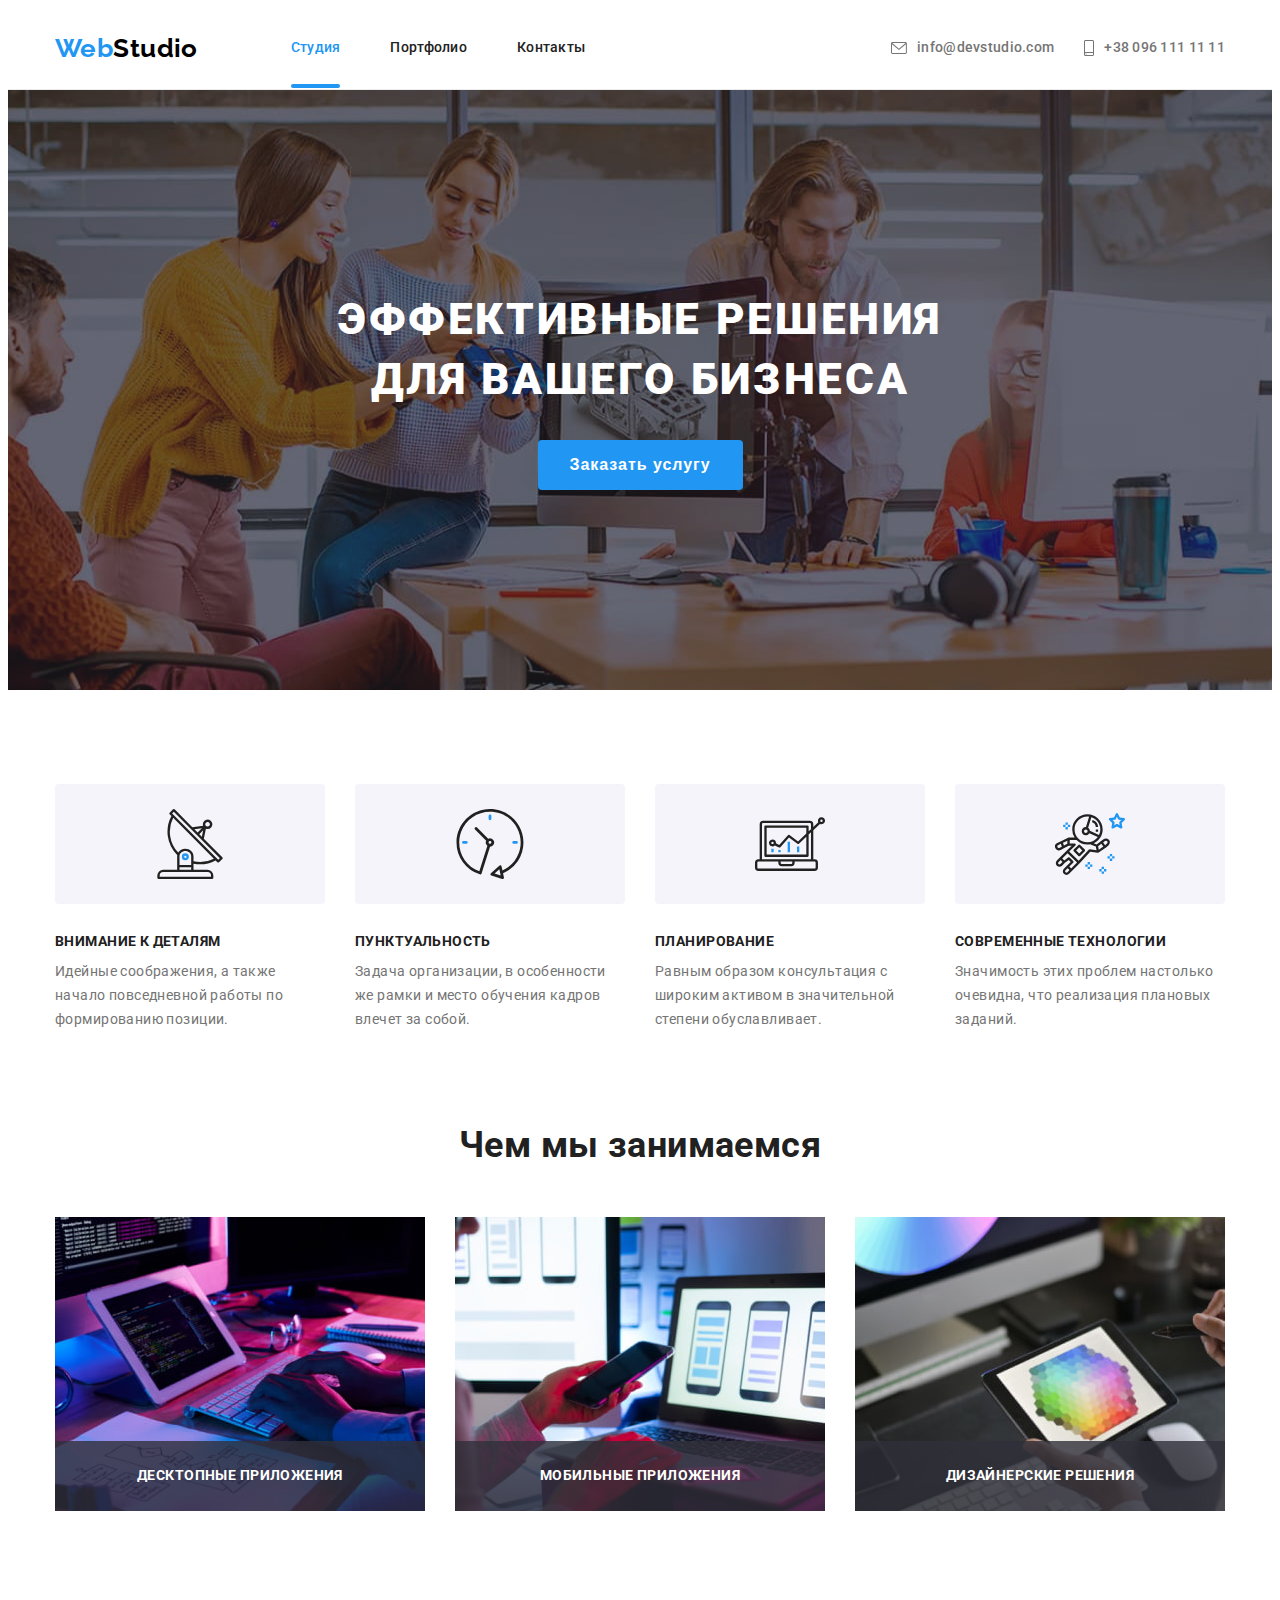
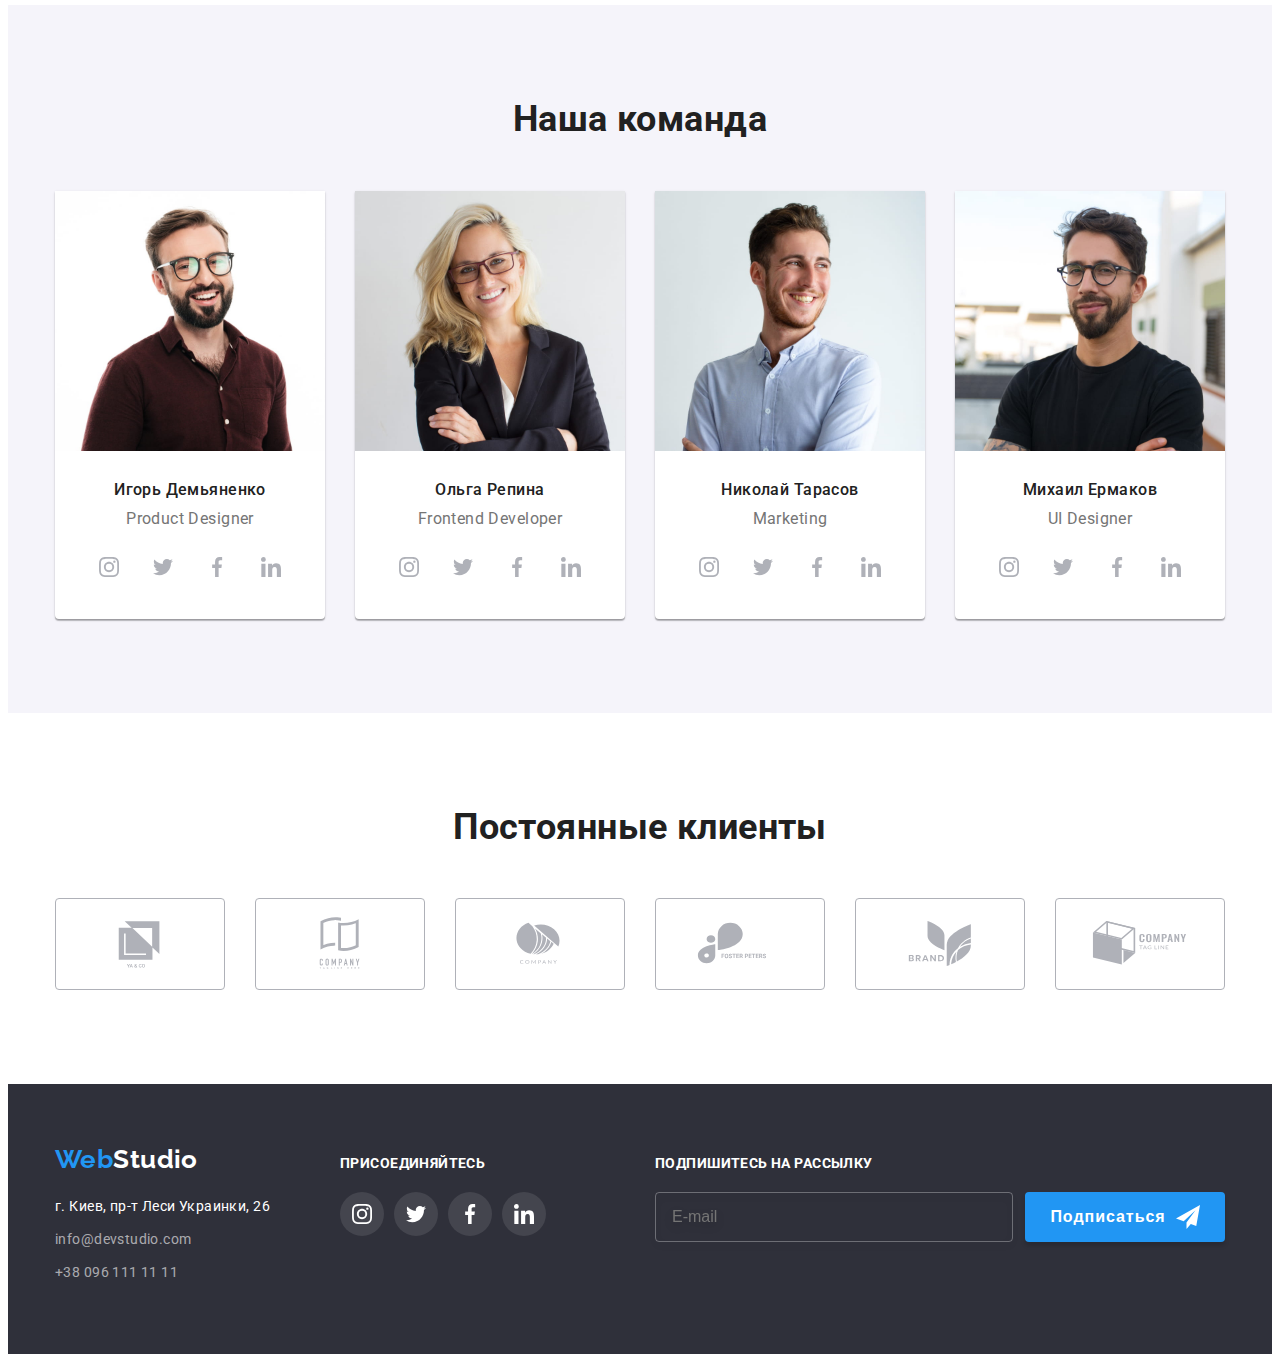
==== commit e5972092: "Adds form" ====
--- a/index.html
+++ b/index.html
@@ -74,11 +74,66 @@
           <button type="button" class="button-hero" data-modal-open>Заказать услугу</button>
           <div class="backdrop is-hidden" data-modal>
             <div class="modal-win">
+              <h2 class="modal-caption">Оставьте свои данные, мы вам перезвоним</h2>
               <button class="close-btn button" type="button" data-modal-close>
                 <svg class="icon-close" width="11px" height="11px">
                   <use href="./images/sprite.svg#icon-close"></use>
                 </svg>
               </button>
+
+              <!-- <form class="form"><form class="form"><form class="form"><form class="form"></form> -->
+              <!-- <form class="form"><form class="form"><form class="form"><form class="form"></form> -->
+              <!-- <form class="form"><form class="form"><form class="form"><form class="form"></form> -->
+              <form class="form">
+                <div role="group" class="group">
+                  <label for="name" class="form-label">Имя</label>
+                  <div class="form-field">
+                    <input type="text" name="name" id="name" class="form-input" />
+                    <svg class="form-icon" width="18px" height="18px">
+                      <use href="./images/sprite.svg#icon-person"></use>
+                    </svg>
+                  </div>
+
+                  <label for="number" class="form-label">Телефон</label>
+                  <div class="form-field">
+                    <input type="tel" name="number" id="number" class="form-input" />
+                    <svg class="form-icon" width="18px" height="18px">
+                      <use href="./images/sprite.svg#icon-phone"></use>
+                    </svg>
+                  </div>
+
+                  <label for="email" class="form-label">Почта</label>
+                  <div class="form-field">
+                    <input type="email" name="email" id="email" class="form-input" />
+                    <svg class="form-icon" width="18px" height="18px">
+                      <use href="./images/sprite.svg#icon-email"></use>
+                    </svg>
+                  </div>
+
+                  <div class="comment-box">
+                    <label for="comment" class="form-label">Комментарий</label>
+                    <textarea
+                      name="comment"
+                      id="comment"
+                      placeholder="Введите текст"
+                      class="comment-area"
+                    >
+                    </textarea>
+                  </div>
+                </div>
+
+                <label class="policy">
+                  <input class="checkbox" type="checkbox" name="policy" />
+                  <span class="icon-check"></span>
+                  <span class="policy-text">Соглашаюсь с рассылкой и принимаю</span>
+                  <a href="" class="contract-link">Условия договора</a>
+                </label>
+
+                <button class="form-btn">Отправить</button>
+              </form>
+              <!-- <form class="form"><form class="form"><form class="form"><form class="form"></form> -->
+              <!-- <form class="form"><form class="form"><form class="form"><form class="form"></form> -->
+              <!-- <form class="form"><form class="form"><form class="form"><form class="form"></form> -->
             </div>
           </div>
         </div>
@@ -474,7 +529,7 @@
 
           <form class="subscribe-form">
             <input type="email" name="email" id="email" placeholder="E-mail" class="email-field" />
-            <button class="subcribe-btn button">
+            <button class="form-btn button">
               Подписаться
               <svg class="icon-send" width="24px" height="24px">
                 <use href="./images/sprite.svg#icon-send"></use>
--- a/css/styles.css
+++ b/css/styles.css
@@ -86,8 +86,8 @@
 
   --backdrop-color: rgba(0, 0, 0, 0.2);
 
-  --placeholder-text-holder: rgba(255, 255, 255, 0.6);
-  --main-shadow-color: rgba(0, 0, 0, 0.15);
+  --placeholder-text-color: rgba(255, 255, 255, 0.6);
+  --placeholder-comment-color: rgba(117, 117, 117, 0.5);
 
   /* Others */
   --timing-function: cubic-bezier(0.4, 0, 0.2, 1);
@@ -302,6 +302,9 @@
   letter-spacing: 0.06em;
 }
 
+/* ----------------------------------------------------- */
+/* Main. Hero. Modal window */
+
 .backdrop {
   position: fixed;
   top: 0;
@@ -330,6 +333,7 @@
   min-height: 581px;
   left: 50%;
   top: 50%;
+  padding: 40px;
 
   background-color: var(--primary-background-color);
   box-shadow: 0px 1px 3px rgba(0, 0, 0, 0.12), 0px 1px 1px rgba(0, 0, 0, 0.14),
@@ -358,6 +362,156 @@
 
 .icon-close {
   fill: currentColor;
+}
+
+.modal-caption {
+  font-weight: 700;
+  font-size: 20px;
+  line-height: 1.15;
+  text-align: center;
+  margin-bottom: 12px;
+}
+
+.form {
+  display: flex;
+  align-items: center;
+  flex-direction: column;
+}
+
+.group {
+  display: flex;
+  flex-direction: column;
+  align-items: flex-start;
+  margin-right: auto;
+  margin-bottom: 20px;
+}
+
+.form-field {
+  position: relative;
+  margin-bottom: 10px;
+}
+
+.form-label {
+  text-align: left;
+  font-size: 12px;
+  line-height: 1.16;
+  letter-spacing: 0.01em;
+  margin-bottom: 4px;
+
+  color: var(--secondary-text-color);
+}
+
+.form-input {
+  display: inline-block;
+  width: 448px;
+  height: 40px;
+  padding-left: 42px;
+
+  border: 1px solid rgba(33, 33, 33, 0.2);
+  border-radius: 4px;
+
+  transition: border-color 250ms var(--timing-function);
+}
+
+.form-input:focus-within {
+  border-color: var(--accent-color);
+}
+
+.form-icon {
+  position: absolute;
+  top: 50%;
+  left: 12px;
+
+  transform: translateY(-50%);
+  fill: currentColor;
+
+  transition: fill 250ms var(--timing-function);
+}
+
+.form-field:focus-within .form-icon {
+  fill: var(--accent-color);
+}
+
+.comment-box {
+  display: flex;
+  align-items: flex-start;
+  flex-direction: column;
+}
+
+.comment-area {
+  border: none;
+  resize: none;
+  width: 448px;
+  height: 120px;
+  padding: 12px 16px;
+  border: 1px solid rgba(33, 33, 33, 0.2);
+  border-radius: 4px;
+
+  transition: border-color 250ms var(--timing-function);
+}
+
+.comment-area:focus-within {
+  border-color: var(--accent-color);
+}
+
+.comment-area::placeholder {
+  font-size: 12px;
+  line-height: 1.16;
+  letter-spacing: 0.01em;
+  color: var(--placeholder-comment-color);
+}
+
+.policy {
+  display: inline-block;
+  margin-bottom: 30px;
+  outline: 1px solid blueviolet;
+}
+
+.checkbox {
+  -webkit-appearance: none;
+  -moz-appearance: none;
+  appearance: none;
+
+  position: absolute;
+}
+
+.icon-check {
+  display: inline-block;
+  width: 16px;
+  height: 15px;
+  background-color: inherit;
+
+  border: 2px solid #212121;
+  border-radius: 2px;
+
+  transition: border-color 250ms var(--timing-function),
+    background-color 250ms var(--timing-function), fill 250ms var(--timing-function);
+}
+
+.test {
+  width: 20px;
+  height: 20px;
+  fill: #000000;
+}
+
+.checkbox:checked + .icon-check {
+  background-image: url(../images/check-2.svg);
+  background-origin: border-box;
+  background-size: contain;
+  background-color: var(--accent-color);
+  border-color: var(--accent-color);
+  fill: var(--icon-secondary-color);
+}
+
+.policy-text {
+  font-size: 14px;
+  line-height: 1.71;
+  color: var(--secondary-text-color);
+}
+
+.contract-link {
+  text-decoration-line: underline;
+  color: var(--accent-color);
 }
 
 /* ----------------------------------------------------- */
@@ -843,7 +997,7 @@
   background-color: var(--transparent);
   padding: 15px 0 15px 16px;
   border: 1px solid rgba(255, 255, 255, 0.3);
-  filter: drop-shadow(0px 4px 4px var(--shadow-color));
+  filter: drop-shadow(0px 4px 4px rgba(0, 0, 0, 0.15));
   border-radius: 4px;
 
   font-size: 16px;
@@ -858,14 +1012,14 @@
   border-color: var(--accent-color);
 }
 
-.subcribe-btn {
+.form-btn {
   display: flex;
   align-items: center;
   justify-content: center;
   width: 200px;
   height: 50px;
   margin-left: 12px;
-  box-shadow: 0px 4px 4px var(--shadow-color);
+  box-shadow: 0px 4px 4px rgba(0, 0, 0, 0.15);
   border-radius: 4px;
 
   background-color: var(--accent-color);
@@ -878,5 +1032,6 @@
 }
 
 .icon-send {
+  fill: currentColor;
   margin-left: 10px;
 }
